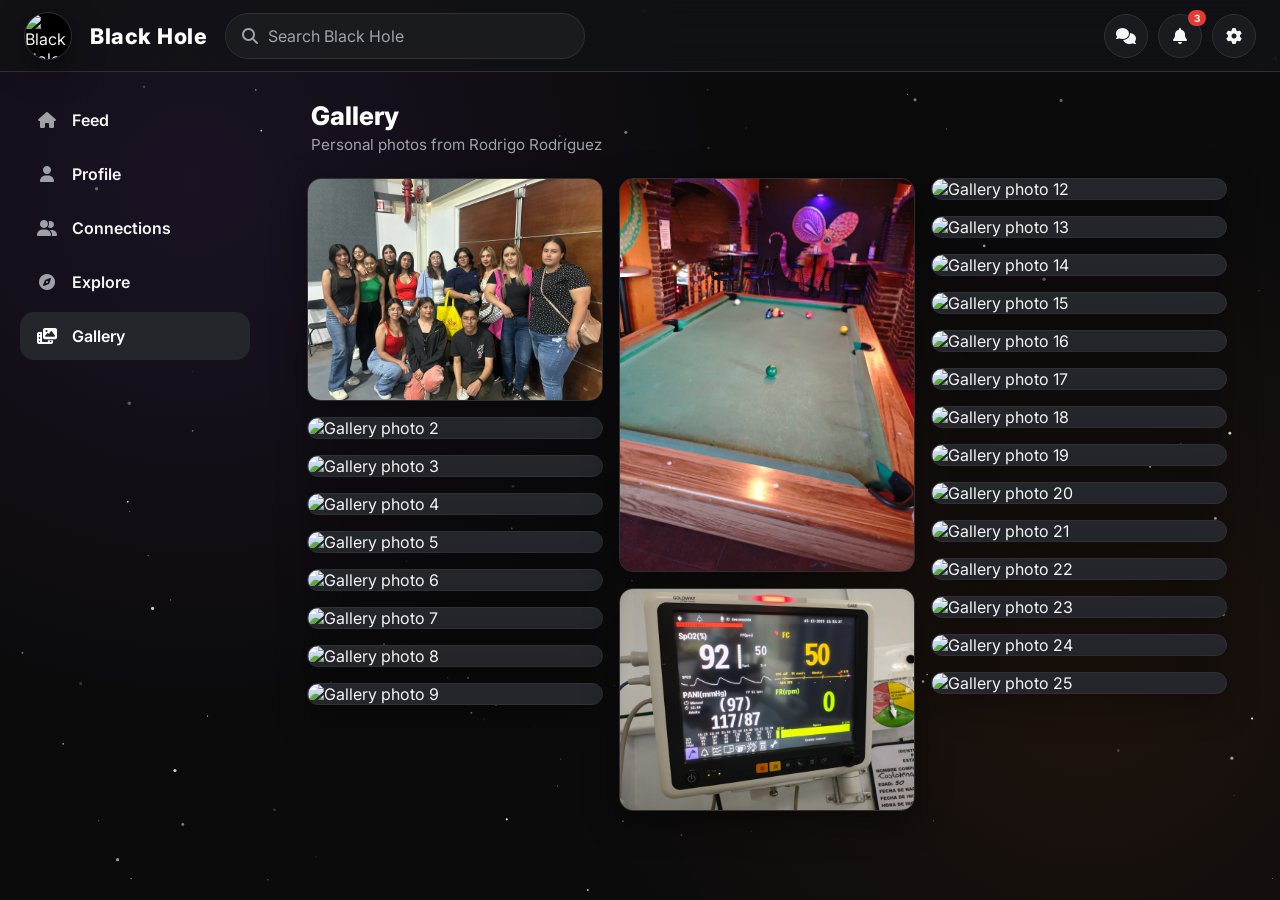
==== gallery.html @ 622e1671 "Add files via upload" ====
<!DOCTYPE html>
<html lang="en">
<head>
<meta charset="UTF-8">
<meta name="viewport" content="width=device-width, initial-scale=1.0">
<title>Black Hole - Gallery</title>

<link rel="preconnect" href="https://fonts.googleapis.com">
<link rel="preconnect" href="https://fonts.gstatic.com" crossorigin>
<link href="https://fonts.googleapis.com/css2?family=Inter:wght@300;400;500;600;700;800&display=swap" rel="stylesheet">

<link rel="stylesheet" href="style.css">
<link rel="icon" href="assets/logos/logo.webp">

<link rel="stylesheet"
href="https://cdnjs.cloudflare.com/ajax/libs/font-awesome/6.7.2/css/all.min.css">

</head>
<body>

<canvas id="starfield"></canvas>

<!-- ===================== NAVBAR ===================== -->

<header class="navbar">

    <div class="nav-left">

        <div class="logo">
            <img src="assets/logos/logo.webp" alt="Black Hole Logo">
        </div>

        <h2 class="brand">Black Hole</h2>

        <div class="search">
            <i class="fa-solid fa-magnifying-glass"></i>
            <input type="text" placeholder="Search Black Hole">
        </div>

    </div>

    <div class="nav-right">

        <button title="Messages">
            <i class="fa-solid fa-comments"></i>
        </button>

        <div class="notif-wrapper">

            <button title="Notifications" id="notif-toggle">
                <i class="fa-solid fa-bell"></i>
                <span class="badge notif-count">3</span>
            </button>

            <div class="notif-dropdown hidden" id="notif-dropdown">

                <div class="notif-header">Notifications</div>

                <div class="notif-item">
                    <div class="notif-avatar"></div>
                    <div class="notif-text">
                        <strong>María</strong> liked your post "Future Goals"
                        <span>2 min ago</span>
                    </div>
                </div>

                <div class="notif-item">
                    <div class="notif-avatar"></div>
                    <div class="notif-text">
                        <strong>Carlos</strong> commented on your photo
                        <span>1 hour ago</span>
                    </div>
                </div>

                <div class="notif-item">
                    <div class="notif-avatar"></div>
                    <div class="notif-text">
                        <strong>Ana</strong> sent you a connection request
                        <span>Yesterday</span>
                    </div>
                </div>

            </div>

        </div>

        <button title="Settings">
            <i class="fa-solid fa-gear"></i>
        </button>

    </div>

</header>

<!-- ===================== MAIN ===================== -->

<main>

<aside class="left-sidebar">

<ul>

<li><a href="posts.html"><i class="fa-solid fa-house"></i> Feed</a></li>
<li><a href="index.html"><i class="fa-solid fa-user"></i> Profile</a></li>
<li><a href="connections.html"><i class="fa-solid fa-user-group"></i> Connections</a></li>
<li><a href="explore.html"><i class="fa-solid fa-compass"></i> Explore</a></li>
<li><a href="gallery.html" class="active"><i class="fa-solid fa-photo-film"></i> Gallery</a></li>

</ul>

</aside>

<section class="content">

<div class="page-heading reveal">
    <h1>Gallery</h1>
    <p>Personal photos from Rodrigo Rodríguez</p>
</div>

<div class="gallery-masonry">

<div class="gallery-item reveal">
    <img src="assets/gallery/gallery1.jpeg" alt="Gallery photo 1" onerror="mediaFallback(this,'gallery1.jpeg')">
</div>

<div class="gallery-item reveal">
    <img src="assets/gallery/gallery2.jpeg" alt="Gallery photo 2" onerror="mediaFallback(this,'gallery2.jpeg')">
</div>

<div class="gallery-item reveal">
    <img src="assets/gallery/gallery3.jpeg" alt="Gallery photo 3" onerror="mediaFallback(this,'gallery3.jpeg')">
</div>

<div class="gallery-item reveal">
    <img src="assets/gallery/gallery4.jpeg" alt="Gallery photo 4" onerror="mediaFallback(this,'gallery4.jpeg')">
</div>

<div class="gallery-item reveal">
    <img src="assets/gallery/gallery5.jpeg" alt="Gallery photo 5" onerror="mediaFallback(this,'gallery5.jpeg')">
</div>

<div class="gallery-item reveal">
    <img src="assets/gallery/gallery6.jpeg" alt="Gallery photo 6" onerror="mediaFallback(this,'gallery6.jpeg')">
</div>

<div class="gallery-item reveal">
    <img src="assets/gallery/gallery7.jpeg" alt="Gallery photo 7" onerror="mediaFallback(this,'gallery7.jpeg')">
</div>

<div class="gallery-item reveal">
    <img src="assets/gallery/gallery8.jpeg" alt="Gallery photo 8" onerror="mediaFallback(this,'gallery8.jpeg')">
</div>

<div class="gallery-item reveal">
    <img src="assets/gallery/gallery9.jpeg" alt="Gallery photo 9" onerror="mediaFallback(this,'gallery9.jpeg')">
</div>

<div class="gallery-item reveal">
    <img src="assets/gallery/gallery10.jpeg" alt="Gallery photo 10" onerror="mediaFallback(this,'gallery10.jpeg')">
</div>

<div class="gallery-item reveal">
    <img src="assets/gallery/gallery11.jpeg" alt="Gallery photo 11" onerror="mediaFallback(this,'gallery11.jpeg')">
</div>

<div class="gallery-item reveal">
    <img src="assets/gallery/gallery12.jpeg" alt="Gallery photo 12" onerror="mediaFallback(this,'gallery12.jpeg')">
</div>

<div class="gallery-item reveal">
    <img src="assets/gallery/gallery13.jpeg" alt="Gallery photo 13" onerror="mediaFallback(this,'gallery13.jpeg')">
</div>

<div class="gallery-item reveal">
    <img src="assets/gallery/gallery14.jpeg" alt="Gallery photo 14" onerror="mediaFallback(this,'gallery14.jpeg')">
</div>

<div class="gallery-item reveal">
    <img src="assets/gallery/gallery15.jpeg" alt="Gallery photo 15" onerror="mediaFallback(this,'gallery15.jpeg')">
</div>

<div class="gallery-item reveal">
    <img src="assets/gallery/gallery16.jpeg" alt="Gallery photo 16" onerror="mediaFallback(this,'gallery16.jpeg')">
</div>

<div class="gallery-item reveal">
    <img src="assets/gallery/gallery17.jpeg" alt="Gallery photo 17" onerror="mediaFallback(this,'gallery17.jpeg')">
</div>

<div class="gallery-item reveal">
    <img src="assets/gallery/gallery18.jpeg" alt="Gallery photo 18" onerror="mediaFallback(this,'gallery18.jpeg')">
</div>

<div class="gallery-item reveal">
    <img src="assets/gallery/gallery19.jpeg" alt="Gallery photo 19" onerror="mediaFallback(this,'gallery19.jpeg')">
</div>

<div class="gallery-item reveal">
    <img src="assets/gallery/gallery20.jpeg" alt="Gallery photo 20" onerror="mediaFallback(this,'gallery20.jpeg')">
</div>

<div class="gallery-item reveal">
    <img src="assets/gallery/gallery21.jpeg" alt="Gallery photo 21" onerror="mediaFallback(this,'gallery21.jpeg')">
</div>

<div class="gallery-item reveal">
    <img src="assets/gallery/gallery22.jpeg" alt="Gallery photo 22" onerror="mediaFallback(this,'gallery22.jpeg')">
</div>

<div class="gallery-item reveal">
    <img src="assets/gallery/gallery23.jpeg" alt="Gallery photo 23" onerror="mediaFallback(this,'gallery23.jpeg')">
</div>

<div class="gallery-item reveal">
    <img src="assets/gallery/gallery24.jpeg" alt="Gallery photo 24" onerror="mediaFallback(this,'gallery24.jpeg')">
</div>

<div class="gallery-item reveal">
    <img src="assets/gallery/gallery25.jpeg" alt="Gallery photo 25" onerror="mediaFallback(this,'gallery25.jpeg')">
</div>

</div>

</section>

<aside class="right-sidebar">

<div class="card" style="padding:20px">
<h2>Trending</h2>
<p>#BlackHole</p>
<p>#Portfolio</p>
<p>#WebDesign</p>
<p>#StudentLife</p>
</div>

</aside>

</main>

<script src="script.js"></script>

</body>
</html>
---- style.css ----
/*==================================================
 BLACK HOLE CSS V2
 PART 1 - BASE
==================================================*/

/* Google Font: Inter */

:root{
    --background:#0B0B0C;
    --background-2:#121316;

    --surface:#1A1B1E;
    --surface-light:#24262B;

    --card:#18191C;

    --text:#F5F5F5;
    --muted:#9EA2A8;

    --border:#2F3136;
    --hover:#2B2D31;

    --white:#FFFFFF;
    --accent:#D8D8D8;

    --radius:18px;
    --shadow:0 10px 35px rgba(0,0,0,.45);

    --transition:.25s ease;
    --max-width:920px;
}

/* RESET */

*{
    margin:0;
    padding:0;
    box-sizing:border-box;
}

html{
    scroll-behavior:smooth;
}

body{
    font-family:"Inter",sans-serif;
    background:
        radial-gradient(circle at top,#17181B 0%,#0B0B0C 55%);
    color:var(--text);
    overflow-x:hidden;
    min-height:100vh;
}

/* SCROLLBAR */

::-webkit-scrollbar{width:10px}
::-webkit-scrollbar-track{background:#111}
::-webkit-scrollbar-thumb{
    background:#3B3D42;
    border-radius:999px;
}
::-webkit-scrollbar-thumb:hover{
    background:#5A5D64;
}

/* ELEMENTS */

a{
    text-decoration:none;
    color:inherit;
}

img{
    display:block;
    max-width:100%;
}

button,
input{
    font:inherit;
}

button{
    border:none;
    background:none;
    cursor:pointer;
}

input{
    outline:none;
}

/* GLOBAL CONTAINERS */

.content{
    width:100%;
    max-width:var(--max-width);
    margin:auto;
    display:flex;
    flex-direction:column;
    gap:24px;
}

.card{
    background:linear-gradient(180deg,#1D1E22,#18191C);
    border:1px solid var(--border);
    border-radius:var(--radius);
    box-shadow:var(--shadow);
}

.glass{
    backdrop-filter:blur(18px);
    background:rgba(36,38,43,.75);
}

.hidden{display:none!important;}
.round{border-radius:999px;}
.w-100{width:100%;}

.text-center{text-align:center;}
.text-muted{color:var(--muted);}

.d-flex{display:flex;}
.align-center{align-items:center;}
.justify-between{justify-content:space-between;}

.gap-10{gap:10px;}
.gap-20{gap:20px;}
.mt-20{margin-top:20px;}
.mb-20{margin-bottom:20px;}

/* TRANSITIONS */

*{
    transition:
    background .25s ease,
    color .25s ease,
    border-color .25s ease,
    transform .25s ease,
    box-shadow .25s ease;
}

/* TEXT SELECTION */

::selection{
    background:#FFF;
    color:#000;
}

/* HEADING COLOR */
:root{
    --heading:#FFFFFF;
}

/* STARFIELD BACKGROUND */

#starfield{
    position:fixed;
    top:0;
    left:0;
    width:100%;
    height:100%;
    z-index:-1;
    background:
        radial-gradient(circle at 15% 20%, rgba(168,85,247,.10) 0%, transparent 40%),
        radial-gradient(circle at 85% 75%, rgba(249,115,22,.08) 0%, transparent 40%),
        var(--background);
}

/* SCROLL REVEAL */

.reveal{
    opacity:0;
    transform:translateY(30px);
}

.reveal.in-view{
    animation:revealUp .6s ease forwards;
}

@keyframes revealUp{
    from{
        opacity:0;
        transform:translateY(30px);
    }
    to{
        opacity:1;
        transform:translateY(0);
    }
}

/* NOTIFICATIONS DROPDOWN */

.notif-wrapper{
    position:relative;
}

.notif-wrapper .badge{
    position:absolute;
    top:-4px;
    right:-4px;
    font-size:10px;
    min-width:16px;
    height:16px;
}

.notif-dropdown{
    position:absolute;
    top:56px;
    right:0;
    width:300px;
    background:var(--card);
    border:1px solid var(--border);
    border-radius:16px;
    box-shadow:var(--shadow);
    overflow:hidden;
    z-index:1200;
    animation:fade .2s ease;
}

.notif-header{
    padding:16px 18px;
    font-weight:700;
    border-bottom:1px solid var(--border);
    color:var(--text);
}

.notif-item{
    display:flex;
    gap:12px;
    padding:14px 18px;
    align-items:flex-start;
}

.notif-item:hover{
    background:var(--surface-light);
}

.notif-avatar{
    width:38px;
    height:38px;
    border-radius:50%;
    background:var(--surface-light);
    flex-shrink:0;
}

.notif-text{
    font-size:.9rem;
    color:var(--text);
    line-height:1.5;
}

.notif-text strong{
    font-weight:700;
}

.notif-text span{
    display:block;
    color:var(--muted);
    font-size:.78rem;
    margin-top:2px;
}

/* COMMENTS (FUNCTIONAL) */

.comments{
    border-top:1px solid var(--border);
    padding:16px 20px;
    display:flex;
    flex-direction:column;
    gap:14px;
}

.comment-list{
    display:flex;
    flex-direction:column;
    gap:12px;
}

.comment-list .comment{
    display:flex;
    gap:10px;
    animation:fade .25s ease;
}

.comment-list .comment-avatar{
    width:34px;
    height:34px;
    border-radius:50%;
    background:var(--surface-light);
    flex-shrink:0;
}

.comment-list .comment-body{
    background:var(--surface-light);
    padding:8px 14px;
    border-radius:14px;
}

.comment-list .comment-body strong{
    display:block;
    font-size:.85rem;
    margin-bottom:2px;
}

.comment-list .comment-body p{
    font-size:.88rem;
    color:var(--text);
    line-height:1.5;
}

.comment-form{
    display:flex;
    align-items:center;
    gap:10px;
}

.comment-form .comment-avatar{
    width:36px;
    height:36px;
    border-radius:50%;
    background:var(--surface-light);
    flex-shrink:0;
}

.comment-input{
    flex:1;
    height:42px;
    padding:0 16px;
    background:var(--surface);
    border:1px solid var(--border);
    border-radius:999px;
    color:var(--text);
}

.comment-input::placeholder{
    color:var(--muted);
}
/*==================================================
 BLACK HOLE CSS V2
 PART 2 - NAVBAR & LAYOUT
==================================================*/

.navbar{
position:fixed;
top:0;
left:0;
width:100%;
height:72px;
display:flex;
justify-content:space-between;
align-items:center;
padding:0 24px;
background:rgba(18,19,22,.82);
backdrop-filter:blur(18px);
border-bottom:1px solid var(--border);
z-index:1000;
}

.nav-left,.nav-right{
display:flex;
align-items:center;
}

.nav-left{gap:18px;}
.nav-right{gap:10px;}

.logo{
width:48px;
height:48px;
border-radius:50%;
overflow:hidden;
background:#000;
border:1px solid var(--border);
box-shadow:var(--shadow);
flex-shrink:0;
}

.logo img{
width:100%;
height:100%;
object-fit:cover;
}

.brand{
font-size:1.35rem;
font-weight:800;
letter-spacing:.5px;
color:var(--heading);
}

.search{
display:flex;
align-items:center;
gap:10px;
width:360px;
padding:12px 16px;
background:var(--surface);
border:1px solid var(--border);
border-radius:999px;
}

.search i{color:var(--muted);}
.search input{
width:100%;
background:transparent;
border:none;
color:var(--text);
}
.search input::placeholder{color:var(--muted);}
.search:focus-within{
border-color:#5a5d64;
box-shadow:0 0 0 3px rgba(255,255,255,.05);
}

.nav-right button{
width:44px;
height:44px;
display:grid;
place-items:center;
border-radius:50%;
background:var(--surface);
color:var(--text);
border:1px solid var(--border);
}
.nav-right button:hover{
background:var(--hover);
transform:translateY(-2px);
}

main{
display:grid;
grid-template-columns:250px minmax(0,var(--max-width)) 280px;
gap:24px;
padding:96px 20px 30px;
justify-content:center;
}

.left-sidebar,
.right-sidebar{
position:sticky;
top:92px;
height:max-content;
}

.left-sidebar ul,
.right-sidebar ul{list-style:none;}

.left-sidebar li{
margin-bottom:6px;
}

.left-sidebar li a{
display:flex;
align-items:center;
gap:14px;
padding:14px 16px;
border-radius:14px;
font-weight:600;
color:var(--text);
cursor:pointer;
}

.left-sidebar li a:hover{
background:var(--surface);
}

.left-sidebar li a.active{
background:var(--surface-light);
color:var(--white);
}

.left-sidebar li a.active i{
color:var(--white);
}

.left-sidebar i{
width:22px;
text-align:center;
color:var(--muted);
}
/*==================================================
 BLACK HOLE CSS V2
 PART 3 - PROFILE
==================================================*/

/* ---------- COVER ---------- */

.cover{
    overflow:hidden;
    border-radius:24px;
    background:var(--card);
    border:1px solid var(--border);
    box-shadow:var(--shadow);
}

.cover-photo{
    position:relative;
    height:320px;
    overflow:hidden;
    background:#111;
}

.cover-photo img{
    width:100%;
    height:100%;
    object-fit:cover;
    filter:brightness(.75);
}

.cover-photo::after{
    content:"";
    position:absolute;
    inset:0;
    background:linear-gradient(
        to top,
        rgba(0,0,0,.90) 0%,
        rgba(0,0,0,.35) 45%,
        rgba(0,0,0,0) 100%
    );
}

/* ---------- PROFILE INFO ---------- */

.profile-info{
    position:relative;
    display:flex;
    align-items:flex-end;
    gap:28px;
    padding:0 36px 30px;
    margin-top:-90px;
    z-index:2;
}

.profile-picture{
    width:180px;
    height:180px;
    border-radius:50%;
    overflow:hidden;
    border:6px solid var(--card);
    background:#2a2b2f;
    box-shadow:0 12px 30px rgba(0,0,0,.5);
    flex-shrink:0;
}

.profile-picture img{
    width:100%;
    height:100%;
    object-fit:cover;
}

.profile-picture:hover{
    transform:scale(1.03);
}

.profile-text{
    flex:1;
    padding-bottom:12px;
}

.profile-text h1{
    font-size:2.2rem;
    font-weight:800;
    margin-bottom:6px;
    color:var(--heading);
}

.profile-text p{
    color:var(--muted);
    font-size:1rem;
    margin-bottom:4px;
}

.profile-text span{
    color:#d0d3d7;
    font-size:.95rem;
}

/* ---------- PROFILE NAV ---------- */

.profile-nav{
    display:flex;
    justify-content:space-between;
    align-items:center;
    padding:18px 26px;
    border-top:1px solid var(--border);
    background:rgba(26,27,30,.92);
    backdrop-filter:blur(14px);
}

.profile-nav-left,
.profile-nav-right{
    display:flex;
    gap:10px;
}

.profile-nav button{
    padding:12px 18px;
    border-radius:12px;
    color:var(--muted);
    font-weight:600;
}

.profile-nav button:hover{
    background:var(--surface-light);
    color:var(--heading);
}

.profile-nav .active{
    background:var(--white);
    color:#000;
}

/* ---------- CONTENT GRID ---------- */

.content-grid{
    display:grid;
    grid-template-columns:320px 1fr;
    gap:22px;
    margin-top:22px;
}

/* ---------- LEFT CARDS ---------- */

.intro,
.friends-preview,
.photos-preview{
    background:linear-gradient(180deg,#1d1e22,#18191c);
    border:1px solid var(--border);
    border-radius:20px;
    padding:22px;
    margin-bottom:22px;
    box-shadow:var(--shadow);
}

.intro h2,
.friends-preview h2,
.photos-preview h2{
    margin-bottom:18px;
    font-size:1.25rem;
}

.intro ul{
    display:flex;
    flex-direction:column;
    gap:14px;
}

.intro li{
    display:flex;
    align-items:center;
    gap:12px;
    color:var(--text);
}

.intro i{
    width:22px;
    color:var(--muted);
}

.friend-item{
    display:flex;
    align-items:center;
    gap:12px;
    padding:10px 6px;
    border-radius:12px;
    cursor:pointer;
}

.friend-item:hover{
    background:var(--surface-light);
}

.friend-avatar{
    width:46px;
    height:46px;
    border-radius:50%;
    background:var(--surface-light);
    overflow:hidden;
    flex-shrink:0;
}

.friend-avatar img{
    width:100%;
    height:100%;
    object-fit:cover;
}

.grid-photos{
    display:grid;
    grid-template-columns:repeat(3,1fr);
    gap:8px;
}

.photo-placeholder{
    aspect-ratio:1;
    border-radius:10px;
    background:var(--surface-light);
    overflow:hidden;
    cursor:zoom-in;
}

.photo-placeholder img{
    width:100%;
    height:100%;
    object-fit:cover;
}

.photo-placeholder:hover,
.friend-avatar:hover{
    filter:brightness(1.2);
}
/*==================================================
 BLACK HOLE CSS V2
 PART 4 - FEED & POSTS
==================================================*/

.posts{
    display:flex;
    flex-direction:column;
    gap:24px;
}

.create-post{
    padding:20px;
}

.create-post-top{
    display:flex;
    align-items:center;
    gap:14px;
}

.create-post input{
    flex:1;
    height:48px;
    padding:0 18px;
    background:var(--surface);
    border:1px solid var(--border);
    border-radius:999px;
    color:var(--text);
}

.create-post input::placeholder{
    color:var(--muted);
}

.create-post hr{
    border:none;
    border-top:1px solid var(--border);
    margin:18px 0;
}

.create-actions{
    display:grid;
    grid-template-columns:repeat(3,1fr);
    gap:10px;
}

.create-actions button{
    height:46px;
    border-radius:12px;
    background:transparent;
    color:var(--muted);
    font-weight:600;
}

.create-actions button:hover{
    background:var(--surface-light);
    color:var(--heading);
}

.post{
    background:linear-gradient(180deg,#1d1e22,#18191c);
    border:1px solid var(--border);
    border-radius:20px;
    overflow:hidden;
    box-shadow:var(--shadow);
}

.post-header{
    display:flex;
    align-items:center;
    gap:14px;
    padding:20px;
}

.post-avatar{
    width:50px;
    height:50px;
    border-radius:50%;
    overflow:hidden;
    background:var(--surface-light);
}

.post-avatar img{
    width:100%;
    height:100%;
    object-fit:cover;
}

.post-user{
    flex:1;
}

.post-user h3{
    font-size:1rem;
    margin-bottom:3px;
}

.post-user span{
    color:var(--muted);
    font-size:.85rem;
}

.post-menu{
    width:40px;
    height:40px;
    border-radius:50%;
    color:var(--muted);
}

.post-menu:hover{
    background:var(--surface-light);
}

.post-content{
    padding:0 20px 20px;
}

.post-content h2{
    margin-bottom:12px;
    font-size:1.5rem;
}

.post-content p{
    line-height:1.8;
    color:#d9d9d9;
}

.post-list{
    list-style:none;
    display:flex;
    flex-direction:column;
    gap:12px;
}

.post-list li{
    position:relative;
    padding-left:22px;
    line-height:1.6;
    color:#d9d9d9;
}

.post-list li::before{
    content:"";
    position:absolute;
    left:0;
    top:9px;
    width:8px;
    height:8px;
    border-radius:50%;
    background:var(--muted);
}

.post-image{
    margin-top:16px;
    overflow:hidden;
    border-radius:14px;
    cursor:zoom-in;
}

.post-content > .post-image:first-child{
    margin-top:0;
}

.post-image img,
.post-image video{
    width:100%;
    aspect-ratio:1/1;
    object-fit:cover;
    display:block;
    transition:transform .35s ease;
    background:#000;
}

.post-image:hover img{
    transform:scale(1.03);
}

/* FEED POSTS - standardized, smaller, centered */

.feed-post{
    max-width:520px;
    width:100%;
    margin:0 auto;
}

/* LIGHTBOX (fullscreen media viewer) */

.lightbox-overlay{
    position:fixed;
    inset:0;
    background:rgba(0,0,0,.92);
    display:flex;
    align-items:center;
    justify-content:center;
    z-index:3000;
    padding:60px 40px;
    animation:fade .2s ease;
}

.lightbox-overlay.hidden{
    display:none;
}

.lightbox-content{
    max-width:90vw;
    max-height:88vh;
    display:flex;
}

.lightbox-content img,
.lightbox-content video{
    max-width:90vw;
    max-height:88vh;
    border-radius:12px;
    display:block;
    box-shadow:0 20px 60px rgba(0,0,0,.5);
}

.lightbox-close{
    position:fixed;
    top:24px;
    right:32px;
    width:46px;
    height:46px;
    border-radius:50%;
    background:rgba(255,255,255,.08);
    border:1px solid rgba(255,255,255,.15);
    color:#fff;
    font-size:1.2rem;
    display:flex;
    align-items:center;
    justify-content:center;
    z-index:3001;
}

.lightbox-close:hover{
    background:rgba(255,255,255,.18);
}

/* MEDIA PLACEHOLDER (missing file helper) */

.media-placeholder{
    width:100%;
    min-height:240px;
    display:flex;
    flex-direction:column;
    align-items:center;
    justify-content:center;
    gap:10px;
    background:var(--surface-light);
    color:var(--muted);
    border:1px dashed var(--border);
    border-radius:14px;
    font-size:.85rem;
    text-align:center;
    padding:20px;
}

.media-placeholder i{
    font-size:1.6rem;
}

/* FEED DIVIDER */

.feed-divider{
    display:flex;
    align-items:center;
    gap:16px;
    margin:6px 0;
    color:var(--muted);
    font-weight:600;
    font-size:.9rem;
}

.feed-divider::before,
.feed-divider::after{
    content:"";
    flex:1;
    height:1px;
    background:var(--border);
}

.post-stats{
    display:flex;
    justify-content:space-between;
    align-items:center;
    padding:14px 20px;
    border-top:1px solid var(--border);
    color:var(--muted);
    font-size:.9rem;
}

.reactions{
    display:flex;
    align-items:center;
    gap:6px;
}

.reaction{
    width:22px;
    height:22px;
    display:grid;
    place-items:center;
    border-radius:50%;
    font-size:.7rem;
}

.like{background:#3b82f6;color:#fff;}
.love{background:#ef4444;color:#fff;}
.haha{background:#f59e0b;color:#fff;}

.post-actions{
    display:grid;
    grid-template-columns:repeat(3,1fr);
    border-top:1px solid var(--border);
}

.post-actions button{
    height:48px;
    color:var(--muted);
    font-weight:600;
}

.post-actions button:hover{
    background:var(--surface-light);
    color:var(--heading);
}

.comments{
    border-top:1px solid var(--border);
    padding:18px 20px;
    display:flex;
    flex-direction:column;
    gap:16px;
}

.comment{
    display:flex;
    gap:12px;
}

.comment-avatar{
    width:38px;
    height:38px;
    border-radius:50%;
    background:var(--surface-light);
}

.comment-body{
    background:var(--surface-light);
    padding:10px 14px;
    border-radius:16px;
    max-width:100%;
}

.comment-body strong{
    display:block;
    margin-bottom:4px;
}

.comment-body p{
    color:#d6d6d6;
    line-height:1.5;
}

.comment-info{
    margin-left:50px;
    color:var(--muted);
    font-size:.8rem;
    display:flex;
    gap:14px;
}
/*==================================================
 BLACK HOLE CSS V2
 PART 5 - RESPONSIVE & FINAL EFFECTS
==================================================*/

/*=========================
        ANIMATIONS
=========================*/

@keyframes fadeUp{

    from{

        opacity:0;
        transform:translateY(25px);

    }

    to{

        opacity:1;
        transform:translateY(0);

    }

}

@keyframes fade{

    from{

        opacity:0;

    }

    to{

        opacity:1;

    }

}

@keyframes pulse{

    0%{

        transform:scale(1);

    }

    50%{

        transform:scale(1.05);

    }

    100%{

        transform:scale(1);

    }

}

.cover,
.card{

    animation:fadeUp .5s ease;

}

.logo:hover{

    animation:pulse .4s ease;

}

/*=========================
        HOVERS
=========================*/

.card:hover{

    transform:translateY(-3px);

    box-shadow:0 18px 40px rgba(0,0,0,.45);

}

.post:hover{

    transform:translateY(-4px);

}

button:active{

    transform:scale(.96);

}

.profile-picture:hover{

    box-shadow:0 18px 35px rgba(0,0,0,.55);

}

.post-image img:hover{

    transform:scale(1.04);

}

/*=========================
        BADGES
=========================*/

.badge{

    display:inline-flex;

    justify-content:center;

    align-items:center;

    min-width:20px;

    height:20px;

    padding:0 6px;

    border-radius:999px;

    background:#E53935;

    color:white;

    font-size:11px;

    font-weight:700;

}

/*=========================
        ONLINE STATUS
=========================*/

.online{

    position:relative;

}

.online::after{

    content:"";

    position:absolute;

    right:4px;

    bottom:4px;

    width:12px;

    height:12px;

    border-radius:50%;

    background:#3CCF4E;

    border:2px solid var(--card);

}

/*=========================
        TOOLTIP
=========================*/

.tooltip{

    position:relative;

}

.tooltip::before{

    content:attr(data-tooltip);

    position:absolute;

    left:50%;

    bottom:120%;

    transform:translateX(-50%);

    background:#000;

    color:#fff;

    padding:8px 10px;

    border-radius:8px;

    font-size:12px;

    opacity:0;

    pointer-events:none;

    white-space:nowrap;

    transition:.25s;

}

.tooltip:hover::before{

    opacity:1;

}

/*=========================
        RESPONSIVE
=========================*/

@media(max-width:1300px){

    main{

        grid-template-columns:230px 1fr;

    }

    .right-sidebar{

        display:none;

    }

}

@media(max-width:1000px){

    .content-grid{

        grid-template-columns:1fr;

    }

    .left-sidebar{

        display:none;

    }

}

@media(max-width:850px){

    .navbar{

        padding:0 14px;

    }

    .brand{

        display:none;

    }

    .search{

        width:180px;

    }

}

@media(max-width:700px){

    .cover-photo{

        height:220px;

    }

    .profile-info{

        flex-direction:column;

        align-items:center;

        text-align:center;

        margin-top:-70px;

    }

    .profile-picture{

        width:150px;

        height:150px;

    }

    .profile-nav{

        flex-direction:column;

        gap:14px;

    }

    .profile-nav-left,
    .profile-nav-right{

        justify-content:center;

        flex-wrap:wrap;

    }

}

@media(max-width:600px){

    .search{

        display:none;

    }

    .post-header{

        padding:16px;

    }

    .post-content{

        padding:0 16px 18px;

    }

    .post-content h2{

        font-size:1.3rem;

    }

    .create-actions{

        grid-template-columns:1fr;

    }

}

/*=========================
        UTILITIES
=========================*/

.fade{

    animation:fade .3s ease;

}

.shadow{

    box-shadow:var(--shadow);

}

.shadow:hover{

    box-shadow:0 20px 45px rgba(0,0,0,.5);

}

.glow:hover{

    border-color:#555;

}

.round{

    border-radius:999px;

}

.hidden{

    display:none !important;

}

/*==================================================
 BLACK HOLE CSS V2
 PART 6 - CONNECTIONS & EXPLORE
==================================================*/

.page-heading{
    padding:4px 4px 0;
}

.page-heading h1{
    font-size:1.6rem;
    font-weight:800;
    color:var(--heading);
    margin-bottom:4px;
}

.page-heading p{
    color:var(--muted);
    font-size:.95rem;
}

.suggestions-grid{
    display:grid;
    grid-template-columns:repeat(4,1fr);
    gap:20px;
}

.suggestion-card{
    background:linear-gradient(180deg,#1d1e22,#18191c);
    border:1px solid var(--border);
    border-radius:18px;
    overflow:hidden;
    box-shadow:var(--shadow);
    display:flex;
    flex-direction:column;
    cursor:pointer;
}

.suggestion-card:hover{
    transform:translateY(-6px);
    box-shadow:0 20px 45px rgba(0,0,0,.5);
    border-color:#3d3f45;
}

.suggestion-card:hover .suggestion-photo img{
    transform:scale(1.05);
}

.suggestion-photo{
    width:100%;
    aspect-ratio:1/1;
    background:var(--surface-light);
    overflow:hidden;
}

.suggestion-photo img{
    width:100%;
    height:100%;
    object-fit:cover;
    transition:transform .35s ease;
}

/* CARD EXPAND OVERLAY */

.card-overlay{
    position:fixed;
    inset:0;
    background:rgba(0,0,0,.8);
    display:flex;
    align-items:center;
    justify-content:center;
    z-index:3000;
    padding:40px;
    animation:fade .2s ease;
}

.card-overlay.hidden{
    display:none;
}

.card-overlay-content{
    background:linear-gradient(180deg,#1d1e22,#18191c);
    border:1px solid var(--border);
    border-radius:22px;
    width:380px;
    max-width:90vw;
    overflow:hidden;
    box-shadow:0 30px 70px rgba(0,0,0,.65);
    position:relative;
    animation:fadeUp .3s ease;
}

.card-overlay-close{
    position:absolute;
    top:14px;
    right:14px;
    width:40px;
    height:40px;
    border-radius:50%;
    background:rgba(0,0,0,.55);
    color:#fff;
    display:flex;
    align-items:center;
    justify-content:center;
    z-index:2;
    font-size:1rem;
}

.card-overlay-close:hover{
    background:rgba(0,0,0,.75);
}

.card-overlay-photo{
    width:100%;
    aspect-ratio:1/1;
    background:var(--surface-light);
    overflow:hidden;
}

.card-overlay-photo img{
    width:100%;
    height:100%;
    object-fit:cover;
}

.card-overlay-info{
    padding:22px 24px 4px;
}

.card-overlay-info h2{
    font-size:1.5rem;
    color:var(--heading);
    margin-bottom:6px;
}

.card-overlay-info span{
    color:var(--muted);
    font-size:.92rem;
}

.card-overlay-actions{
    display:flex;
    flex-direction:column;
    gap:10px;
    padding:20px 24px 24px;
}

.suggestion-info{
    padding:14px 16px 16px;
    display:flex;
    flex-direction:column;
    gap:2px;
}

.suggestion-info h3{
    font-size:1rem;
    color:var(--heading);
}

.suggestion-info span{
    color:var(--muted);
    font-size:.82rem;
    margin-bottom:10px;
}

.suggestion-actions{
    display:flex;
    flex-direction:column;
    gap:8px;
    padding:0 16px 16px;
}

.btn-connect{
    height:42px;
    border-radius:10px;
    background:var(--white);
    color:#000;
    font-weight:700;
}

.btn-connect:hover{
    background:var(--accent);
}

.btn-connect.connected{
    background:var(--surface-light);
    color:var(--heading);
    border:1px solid var(--border);
}

.btn-remove{
    height:42px;
    border-radius:10px;
    background:var(--surface);
    color:var(--muted);
    border:1px solid var(--border);
    font-weight:600;
}

.btn-remove:hover{
    background:var(--hover);
    color:var(--heading);
}

.suggestion-card.dismissed{
    display:none;
}

/* Text-only posts get a little extra top padding since there's no header spacer from an image */

.text-post .post-content{
    padding-top:4px;
}

.text-post .post-content p{
    font-size:1.1rem;
}

@media(max-width:1300px){
    .suggestions-grid{
        grid-template-columns:repeat(3,1fr);
    }
}

@media(max-width:850px){
    .suggestions-grid{
        grid-template-columns:repeat(2,1fr);
    }
}

@media(max-width:500px){
    .suggestions-grid{
        grid-template-columns:1fr;
    }
}

/*==================================================
 BLACK HOLE CSS V2
 PART 7 - GALLERY (MASONRY)
==================================================*/

.gallery-masonry{
    column-count:4;
    column-gap:16px;
}

.gallery-item{
    break-inside:avoid;
    margin-bottom:16px;
    border-radius:14px;
    overflow:hidden;
    cursor:zoom-in;
    background:var(--surface-light);
    border:1px solid var(--border);
    box-shadow:var(--shadow);
}

.gallery-item img{
    width:100%;
    display:block;
    transition:transform .35s ease;
}

.gallery-item:hover img{
    transform:scale(1.04);
}

@media(max-width:1300px){
    .gallery-masonry{
        column-count:3;
    }
}

@media(max-width:850px){
    .gallery-masonry{
        column-count:2;
    }
}

@media(max-width:500px){
    .gallery-masonry{
        column-count:1;
    }
}

/*==================================================
            END OF BLACK HOLE CSS V2
==================================================*/
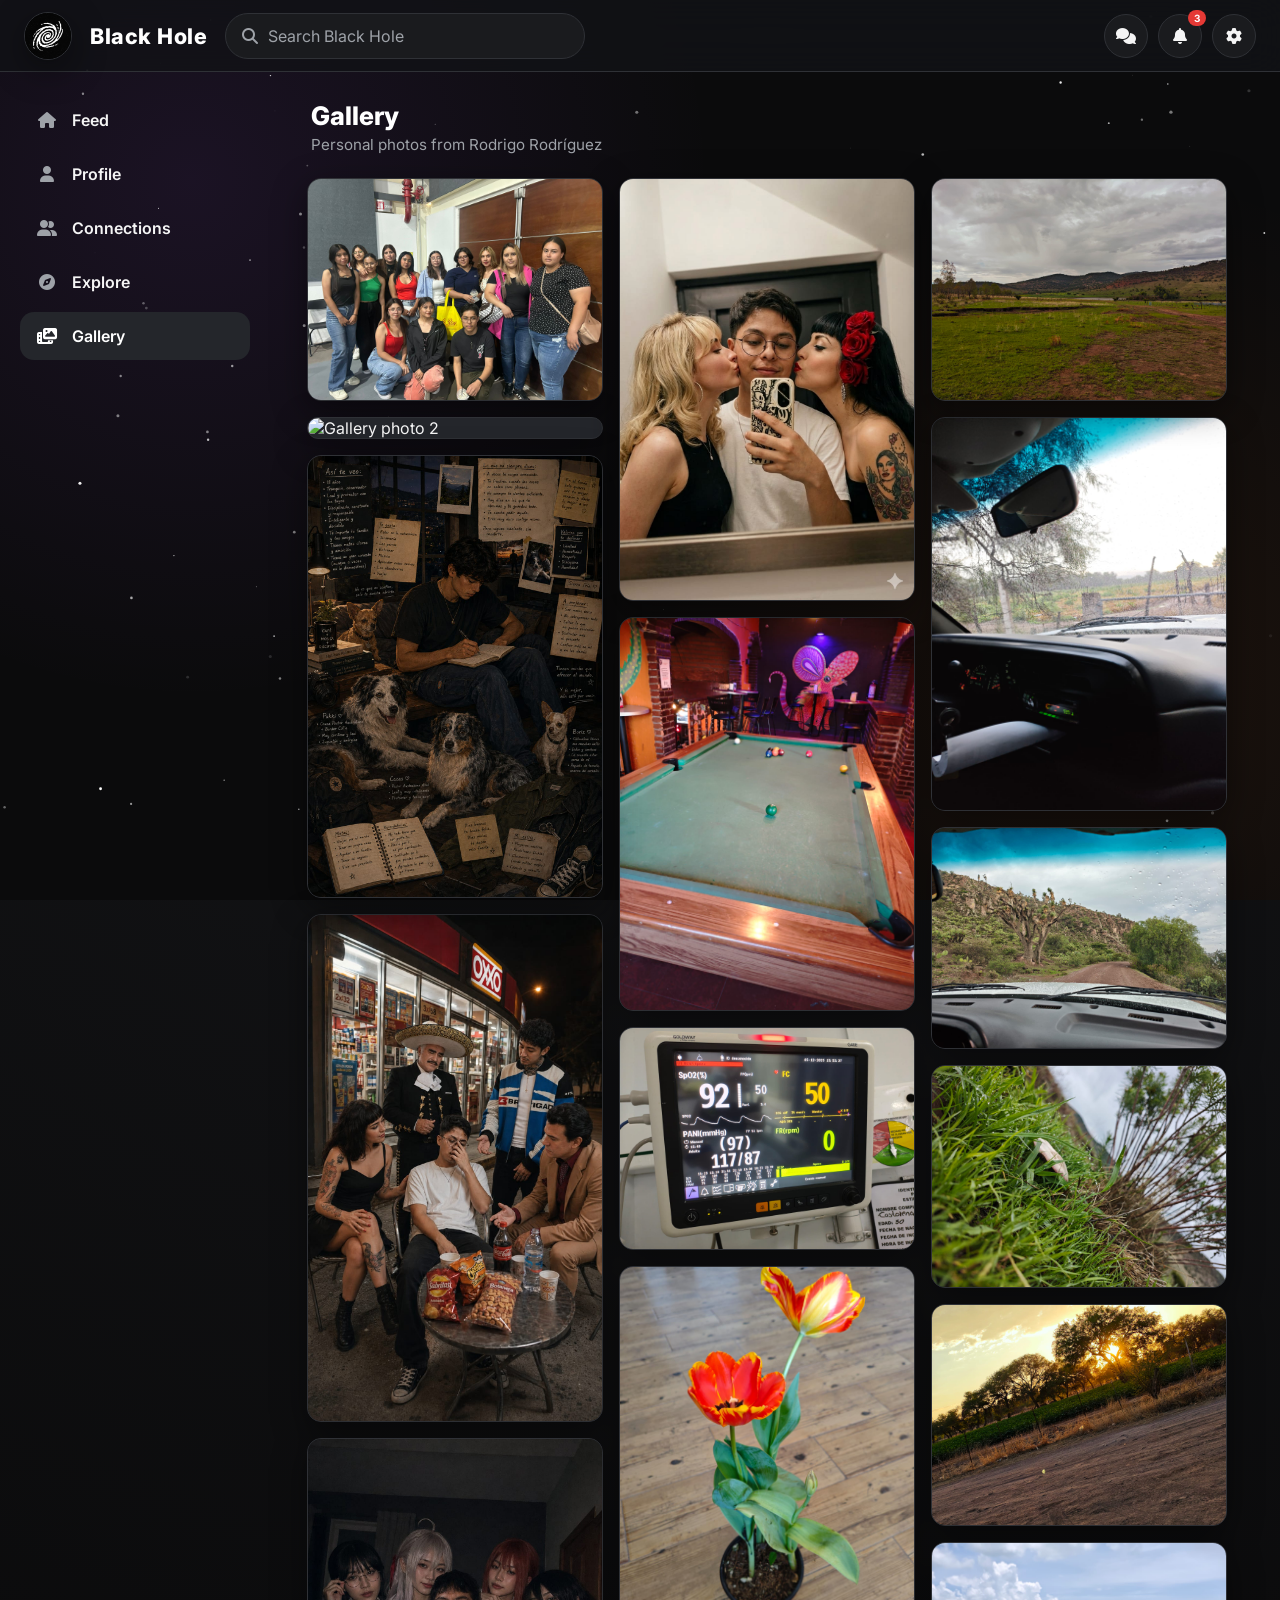
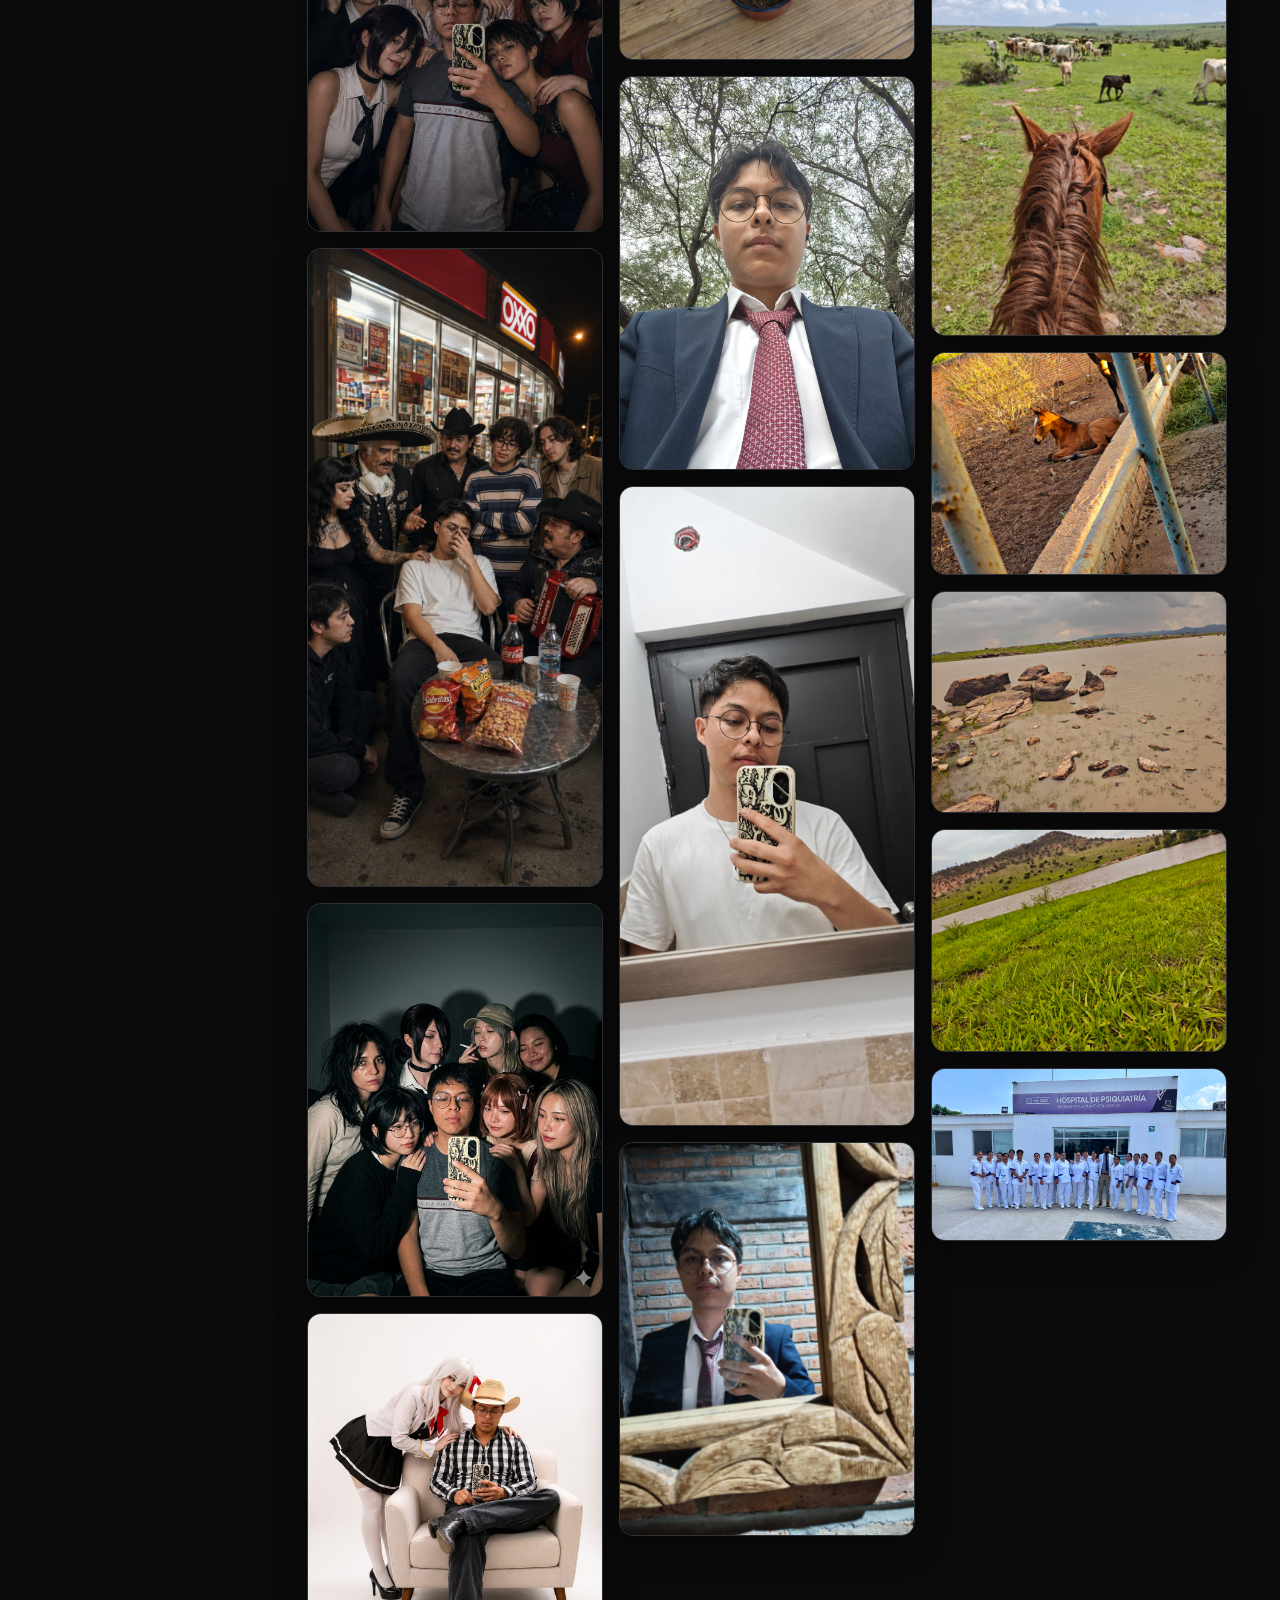
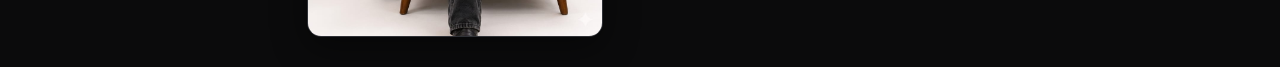
==== commit 8c3741df: "Update gallery.html" ====
--- a/gallery.html
+++ b/gallery.html
@@ -124,7 +124,7 @@
 </div>
 
 <div class="gallery-item reveal">
-    <img src="assets/gallery/gallery2.jpeg" alt="Gallery photo 2" onerror="mediaFallback(this,'gallery2.jpeg')">
+    <img src="my-fan-page/assets/gallery/gallery2.jpeg" alt="Gallery photo 2" onerror="mediaFallback(this,'gallery2.jpeg')">
 </div>
 
 <div class="gallery-item reveal">
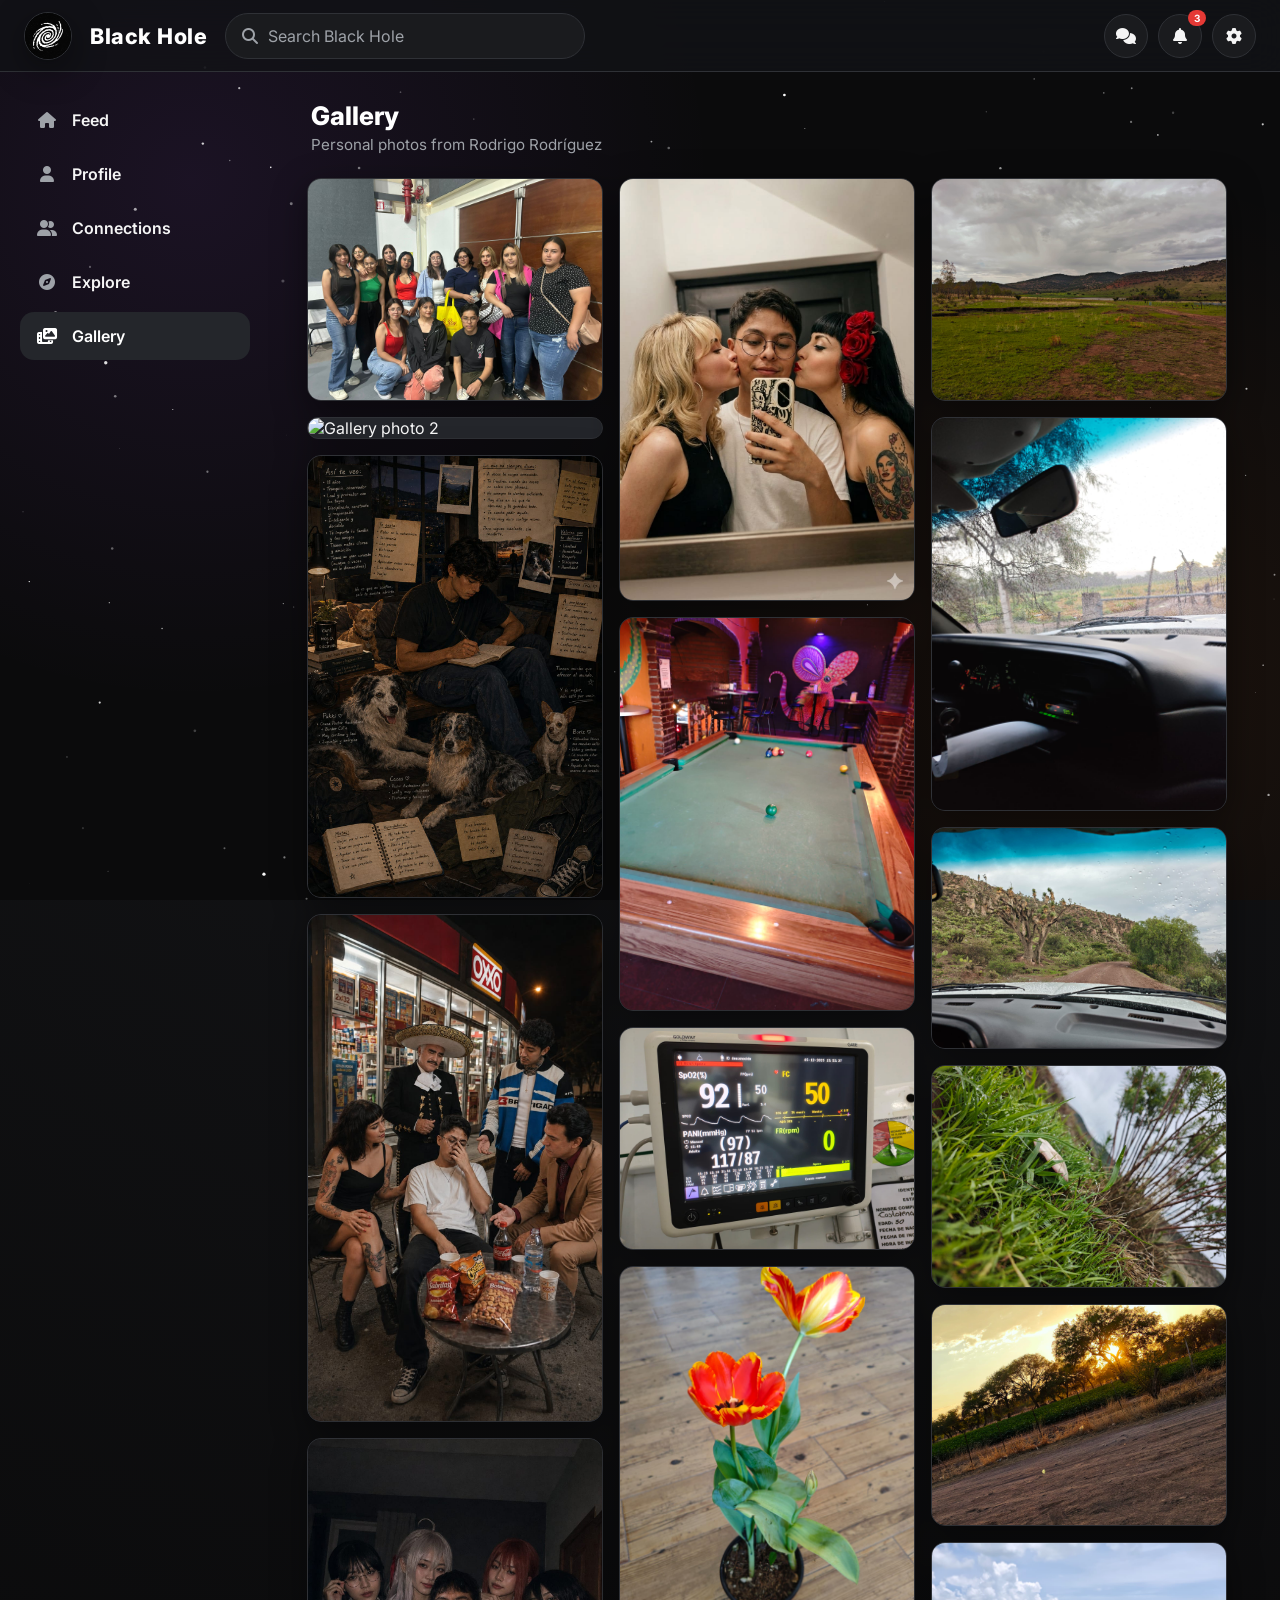
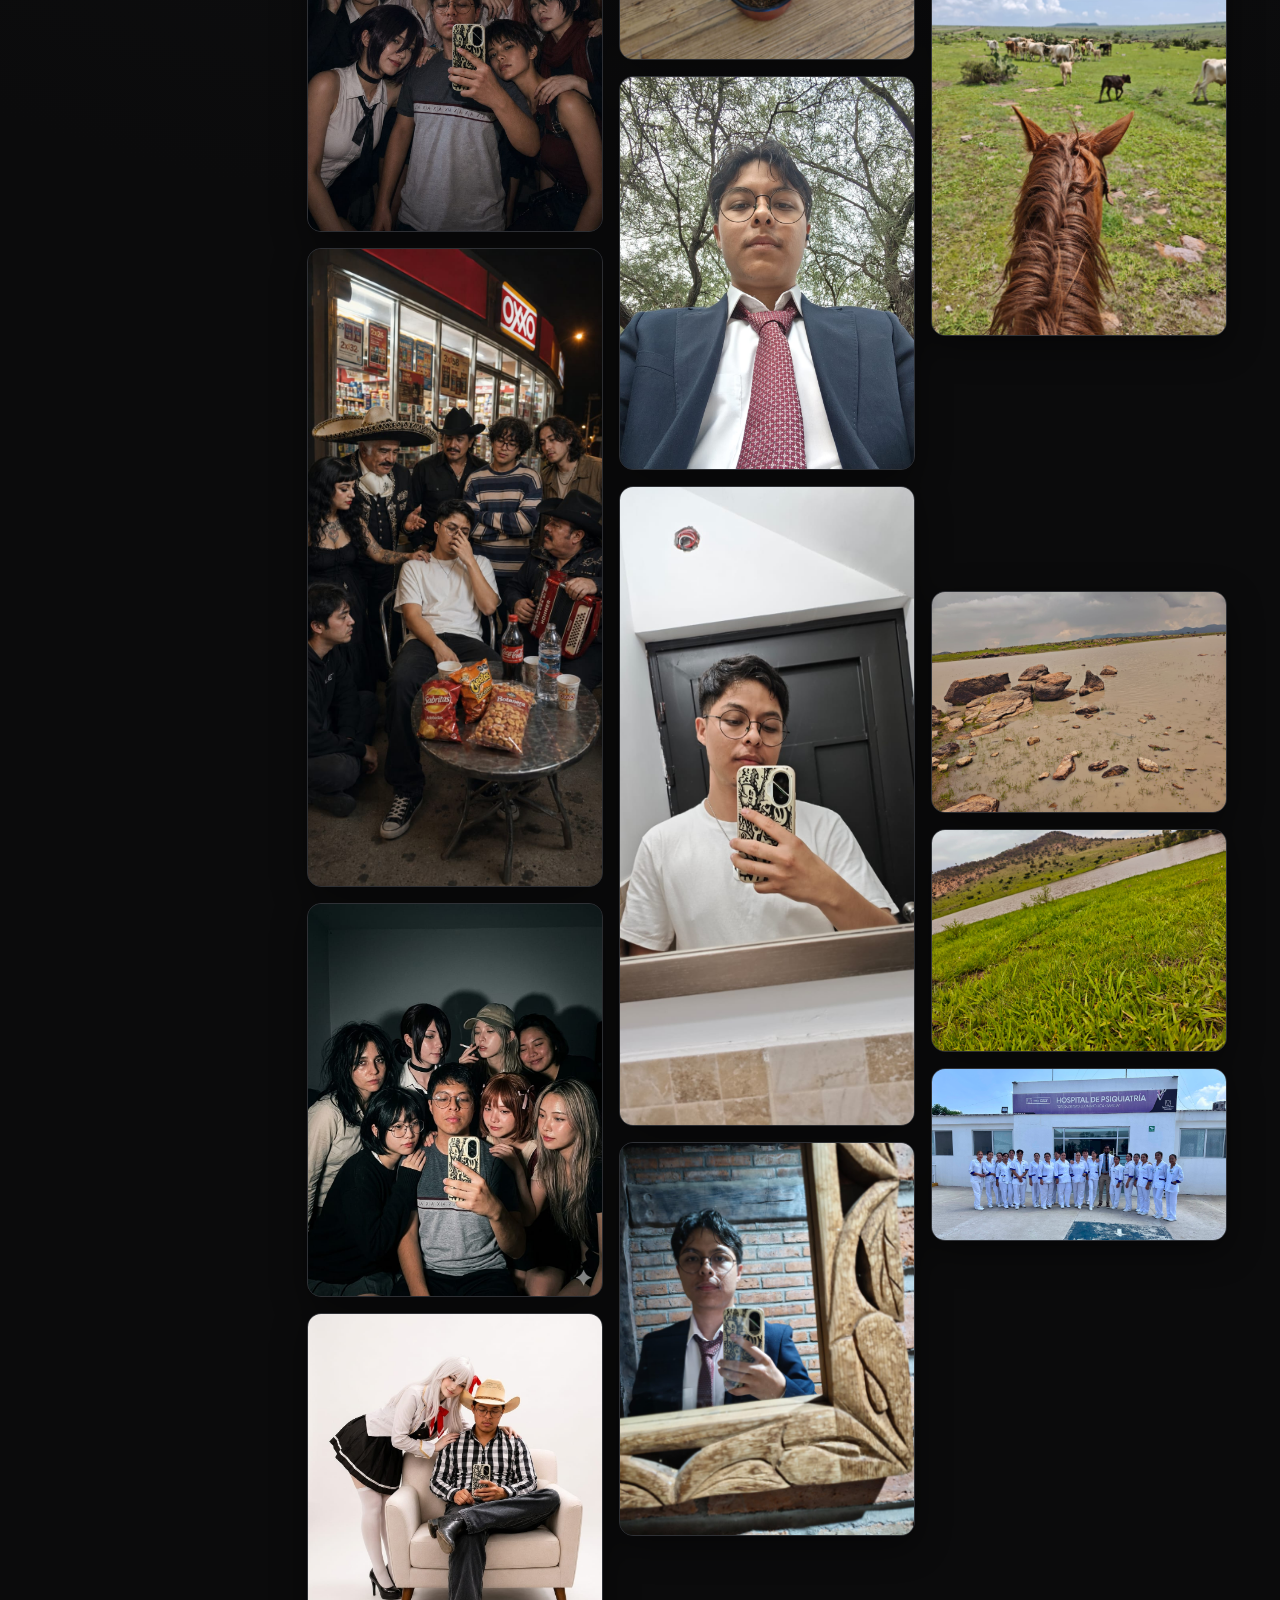
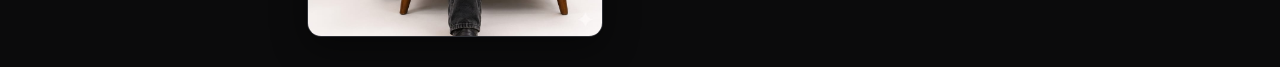
==== commit 3cb5b4ea: "Fix image source path for gallery photo 2" ====
--- a/gallery.html
+++ b/gallery.html
@@ -124,7 +124,7 @@
 </div>
 
 <div class="gallery-item reveal">
-    <img src="my-fan-page/assets/gallery/gallery2.jpeg" alt="Gallery photo 2" onerror="mediaFallback(this,'gallery2.jpeg')">
+    <img src="/my-fan-page/assets/gallery/gallery2.jpeg" alt="Gallery photo 2" onerror="mediaFallback(this,'gallery2.jpeg')">
 </div>
 
 <div class="gallery-item reveal">
